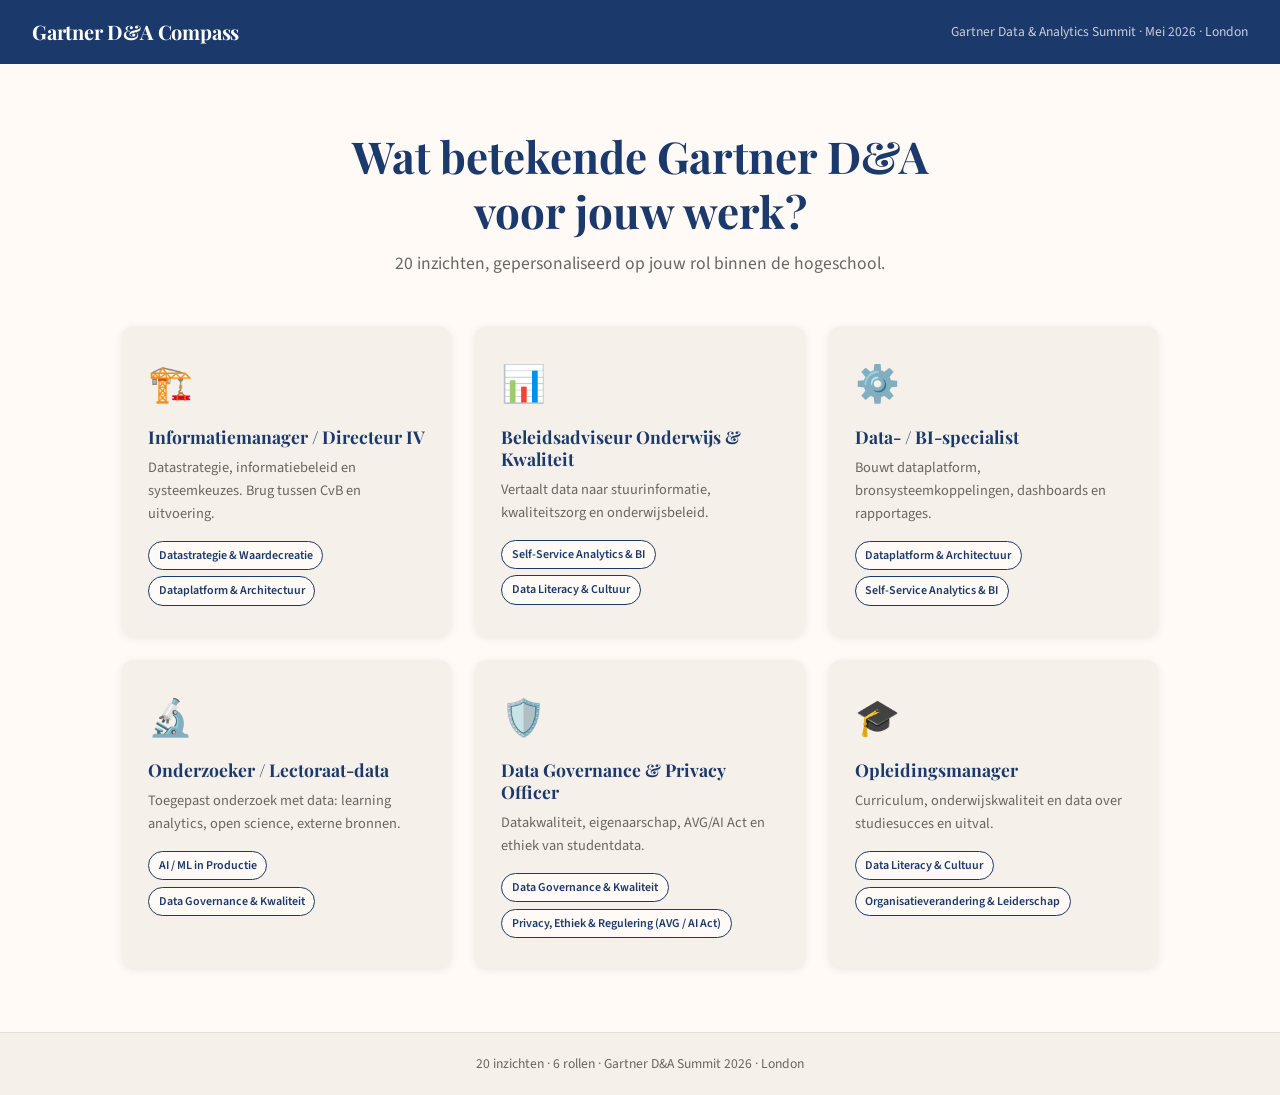
==== index.html @ d229db1e "Gartner D&A Compass v1" ====
<!DOCTYPE html>
<html lang="nl">
<head>
  <meta charset="UTF-8">
  <meta name="viewport" content="width=device-width, initial-scale=1.0">
  <title>Gartner D&A Compass</title>
  <link rel="preconnect" href="https://fonts.googleapis.com">
  <link rel="preconnect" href="https://fonts.gstatic.com" crossorigin>
  <link href="https://fonts.googleapis.com/css2?family=Playfair+Display:wght@700&family=Source+Sans+3:wght@400;600;700&display=swap" rel="stylesheet">
  <link rel="stylesheet" href="css/style.css">
</head>
<body>

  <header class="site-header">
    <span class="brand">Gartner D&A Compass</span>
    <span class="tagline">Gartner Data &amp; Analytics Summit · Mei 2026 · London</span>
  </header>

  <main>
    <section class="hero">
      <h1>Wat betekende Gartner D&A voor jouw werk?</h1>
      <p>20 inzichten, gepersonaliseerd op jouw rol binnen de hogeschool.</p>
    </section>

    <div class="role-grid" id="roleGrid">
      <!-- Rolkaarten worden ingeladen via JS -->
    </div>
  </main>

  <footer class="site-footer">
    20 inzichten · 6 rollen · Gartner D&A Summit 2026 · London
  </footer>

  <script src="js/main.js"></script>
</body>
</html>
---- css/style.css ----
:root {
  --color-bg: #FFFAF5;
  --color-accent: #C8391A;
  --color-accent-2: #1B3A6B;
  --color-surface: #F5F0EA;
  --color-muted: #6B6560;
  --color-tool: #1B3A6B;
  --color-risk: #C8391A;
  --color-trend: #1A6B3A;
  --color-practice: #5A1B6B;
  --color-provocation: #C87A1A;
  --radius: 12px;
  --shadow: 0 2px 8px rgba(0,0,0,0.08);
  --shadow-hover: 0 8px 24px rgba(0,0,0,0.14);
  --transition: 0.2s ease;
}

*, *::before, *::after { box-sizing: border-box; margin: 0; padding: 0; }

html { scroll-behavior: smooth; }

body {
  font-family: 'Source Sans 3', sans-serif;
  background: var(--color-bg);
  color: #2A2520;
  line-height: 1.6;
  min-height: 100vh;
}

h1, h2, h3 {
  font-family: 'Playfair Display', serif;
  line-height: 1.25;
}

/* ── SITE HEADER ── */
.site-header {
  background: var(--color-accent-2);
  color: #fff;
  padding: 1rem 2rem;
  display: flex;
  align-items: center;
  justify-content: space-between;
  gap: 1rem;
}

.site-header .brand {
  font-family: 'Playfair Display', serif;
  font-size: 1.25rem;
  font-weight: 700;
  letter-spacing: -0.01em;
}

.site-header .tagline {
  font-size: 0.85rem;
  opacity: 0.75;
}

/* ── HERO ── */
.hero {
  text-align: center;
  padding: 4rem 2rem 3rem;
  max-width: 720px;
  margin: 0 auto;
}

.hero h1 {
  font-size: clamp(1.75rem, 4vw, 2.75rem);
  color: var(--color-accent-2);
  margin-bottom: 0.75rem;
}

.hero p {
  font-size: 1.1rem;
  color: var(--color-muted);
}

/* ── ROLE GRID ── */
.role-grid {
  display: grid;
  grid-template-columns: repeat(3, 1fr);
  gap: 1.5rem;
  max-width: 1100px;
  margin: 0 auto;
  padding: 0 2rem 4rem;
}

.role-card {
  background: var(--color-surface);
  border-radius: var(--radius);
  padding: 1.75rem 1.5rem;
  cursor: pointer;
  border: 2px solid transparent;
  box-shadow: var(--shadow);
  transition: transform var(--transition), box-shadow var(--transition), border-color var(--transition);
  opacity: 0;
  transform: translateY(16px);
}

.role-card.visible {
  opacity: 1;
  transform: translateY(0);
  transition: opacity 0.4s ease, transform 0.4s ease, box-shadow var(--transition), border-color var(--transition);
}

.role-card:hover {
  transform: translateY(-2px);
  box-shadow: var(--shadow-hover);
  border-color: var(--color-accent-2);
}

.role-card .emoji {
  font-size: 2.25rem;
  margin-bottom: 0.75rem;
  display: block;
}

.role-card h2 {
  font-size: 1.1rem;
  color: var(--color-accent-2);
  margin-bottom: 0.5rem;
}

.role-card p {
  font-size: 0.9rem;
  color: var(--color-muted);
  margin-bottom: 1rem;
}

.chips {
  display: flex;
  flex-wrap: wrap;
  gap: 0.4rem;
}

.chip {
  font-size: 0.75rem;
  padding: 0.25rem 0.6rem;
  border-radius: 999px;
  background: var(--color-bg);
  color: var(--color-accent-2);
  border: 1px solid var(--color-accent-2);
  font-weight: 600;
  white-space: nowrap;
}

/* ── SITE FOOTER ── */
.site-footer {
  background: var(--color-surface);
  text-align: center;
  padding: 1.25rem 2rem;
  font-size: 0.85rem;
  color: var(--color-muted);
  border-top: 1px solid #E8E0D8;
}

/* ── TYPE BADGES ── */
.badge {
  display: inline-block;
  font-size: 0.7rem;
  font-weight: 700;
  padding: 0.2rem 0.55rem;
  border-radius: 4px;
  text-transform: uppercase;
  letter-spacing: 0.04em;
  color: #fff;
}
.badge-tool        { background: var(--color-tool); }
.badge-risk        { background: var(--color-risk); }
.badge-trend       { background: var(--color-trend); }
.badge-practice    { background: var(--color-practice); }
.badge-provocation { background: var(--color-provocation); }

.badge-horizon {
  display: inline-block;
  font-size: 0.68rem;
  font-weight: 600;
  padding: 0.18rem 0.5rem;
  border-radius: 4px;
  text-transform: uppercase;
  letter-spacing: 0.04em;
  background: var(--color-surface);
  color: var(--color-muted);
  border: 1px solid #D0C8BF;
}

/* ── BRIEFING HEADER ── */
.briefing-header {
  background: var(--color-accent-2);
  color: #fff;
  padding: 2.5rem 2rem 2rem;
  text-align: center;
}

.briefing-header .back-btn {
  display: inline-block;
  margin-bottom: 1.5rem;
  color: rgba(255,255,255,0.8);
  text-decoration: none;
  font-size: 0.9rem;
  transition: color var(--transition);
}
.briefing-header .back-btn:hover { color: #fff; }

.briefing-header .role-emoji {
  font-size: 3rem;
  display: block;
  margin-bottom: 0.5rem;
}

.briefing-header h1 {
  font-size: clamp(1.5rem, 3.5vw, 2.25rem);
  margin-bottom: 0.25rem;
}

.briefing-header .subtitle {
  font-size: 0.9rem;
  opacity: 0.7;
}

/* ── STICKY NAV ── */
.sticky-nav {
  position: sticky;
  top: 0;
  z-index: 100;
  background: var(--color-accent-2);
  color: #fff;
  display: flex;
  align-items: center;
  justify-content: space-between;
  padding: 0.6rem 2rem;
  gap: 1rem;
  transform: translateY(-100%);
  transition: transform 0.3s ease;
  box-shadow: 0 2px 12px rgba(0,0,0,0.2);
}

.sticky-nav.visible { transform: translateY(0); }

.sticky-nav .nav-brand {
  font-family: 'Playfair Display', serif;
  font-size: 0.95rem;
  white-space: nowrap;
  overflow: hidden;
  text-overflow: ellipsis;
}

.sticky-nav .nav-links {
  display: flex;
  gap: 0.5rem;
  flex-wrap: wrap;
  justify-content: flex-end;
}

.sticky-nav .nav-links a {
  color: rgba(255,255,255,0.8);
  text-decoration: none;
  font-size: 0.78rem;
  padding: 0.2rem 0.5rem;
  border-radius: 4px;
  transition: background var(--transition), color var(--transition);
}
.sticky-nav .nav-links a:hover {
  background: rgba(255,255,255,0.15);
  color: #fff;
}

.sticky-nav .back-link {
  color: rgba(255,255,255,0.8);
  text-decoration: none;
  font-size: 0.85rem;
  white-space: nowrap;
  transition: color var(--transition);
}
.sticky-nav .back-link:hover { color: #fff; }

/* ── SECTIONS ── */
.section {
  max-width: 900px;
  margin: 0 auto;
  padding: 3rem 2rem;
}

.section + .section {
  padding-top: 0;
}

.section-title {
  font-size: 1.5rem;
  color: var(--color-accent-2);
  margin-bottom: 1.5rem;
}

/* ── INSIGHT CARDS (accordion) ── */
.insight-list {
  display: flex;
  flex-direction: column;
  gap: 0.75rem;
}

.insight-item {
  background: var(--color-surface);
  border-radius: var(--radius);
  overflow: hidden;
  border: 1px solid #E8E0D8;
}

.insight-header {
  display: flex;
  align-items: flex-start;
  gap: 0.75rem;
  padding: 1rem 1.25rem;
  cursor: pointer;
  user-select: none;
  transition: background var(--transition);
}

.insight-header:hover { background: #EDE8E2; }

.insight-rank {
  font-family: 'Playfair Display', serif;
  font-size: 1.25rem;
  color: var(--color-muted);
  min-width: 1.5rem;
  text-align: center;
  padding-top: 0.1rem;
}

.insight-meta {
  flex: 1;
}

.insight-meta .badges {
  display: flex;
  gap: 0.4rem;
  flex-wrap: wrap;
  margin-bottom: 0.4rem;
}

.insight-meta h3 {
  font-size: 1rem;
  font-family: 'Source Sans 3', sans-serif;
  font-weight: 700;
  margin-bottom: 0.25rem;
  color: #2A2520;
}

.insight-meta .summary-short {
  font-size: 0.85rem;
  color: var(--color-muted);
  display: -webkit-box;
  -webkit-line-clamp: 1;
  -webkit-box-orient: vertical;
  overflow: hidden;
}

.insight-scores {
  display: flex;
  flex-direction: column;
  gap: 0.25rem;
  align-items: flex-end;
  min-width: 80px;
}

.score-pill {
  font-size: 0.68rem;
  color: var(--color-muted);
  background: var(--color-bg);
  border: 1px solid #D0C8BF;
  padding: 0.15rem 0.45rem;
  border-radius: 999px;
  white-space: nowrap;
}

.insight-chevron {
  font-size: 0.9rem;
  color: var(--color-muted);
  align-self: center;
  transition: transform var(--transition);
  margin-left: 0.5rem;
}

.insight-item.open .insight-chevron { transform: rotate(180deg); }

.insight-body {
  display: none;
  padding: 0 1.25rem 1.25rem;
  border-top: 1px solid #E8E0D8;
}

.insight-item.open .insight-body { display: block; }

.box {
  border-radius: 8px;
  padding: 0.875rem 1rem;
  margin-bottom: 0.75rem;
  font-size: 0.9rem;
}

.box-orange { background: #FFF3E6; border-left: 3px solid var(--color-provocation); }
.box-yellow { background: #FFFCE6; border-left: 3px solid #C8B81A; }
.box-red    { background: #FFF0EE; border-left: 3px solid var(--color-risk); }

.box-label {
  font-size: 0.75rem;
  font-weight: 700;
  text-transform: uppercase;
  letter-spacing: 0.05em;
  margin-bottom: 0.35rem;
  color: var(--color-muted);
}

.box-content { color: #2A2520; }

.copy-btn {
  display: inline-flex;
  align-items: center;
  gap: 0.35rem;
  margin-top: 0.5rem;
  padding: 0.3rem 0.7rem;
  font-size: 0.78rem;
  background: #fff;
  border: 1px solid #D0C8BF;
  border-radius: 6px;
  cursor: pointer;
  color: var(--color-muted);
  transition: background var(--transition), border-color var(--transition);
}
.copy-btn:hover { background: var(--color-bg); border-color: var(--color-accent-2); color: var(--color-accent-2); }
.copy-btn.copied { background: #E6F4EE; border-color: var(--color-trend); color: var(--color-trend); }

.insight-source {
  font-size: 0.78rem;
  color: var(--color-muted);
  margin-top: 0.75rem;
  padding-top: 0.75rem;
  border-top: 1px solid #E8E0D8;
}

/* ── RADAR (S2) ── */
.radar-cols {
  display: grid;
  grid-template-columns: 1fr 1fr;
  gap: 1.5rem;
}

.radar-col h3 {
  font-size: 1rem;
  margin-bottom: 1rem;
  color: var(--color-accent-2);
  padding-bottom: 0.5rem;
  border-bottom: 2px solid var(--color-accent-2);
}

.radar-col.risks h3 { border-color: var(--color-risk); color: var(--color-risk); }

.radar-item {
  background: var(--color-surface);
  border-radius: 8px;
  padding: 0.875rem 1rem;
  margin-bottom: 0.75rem;
  border: 1px solid #E8E0D8;
}

.radar-col.risks .radar-item { background: #FFF5F5; }

.radar-item h4 {
  font-size: 0.9rem;
  font-weight: 700;
  font-family: 'Source Sans 3', sans-serif;
  margin-bottom: 0.35rem;
}

.radar-item p {
  font-size: 0.82rem;
  color: var(--color-muted);
}

/* ── PROVOCATIES (S3) ── */
.provocation-item {
  background: var(--color-surface);
  border-radius: var(--radius);
  padding: 1.25rem 1.5rem;
  margin-bottom: 1rem;
  border-left: 4px solid var(--color-provocation);
}

.provocation-item h3 {
  font-size: 1.05rem;
  font-family: 'Source Sans 3', sans-serif;
  font-weight: 700;
  margin-bottom: 0.5rem;
}

.provocation-item p { font-size: 0.9rem; color: var(--color-muted); margin-bottom: 0.75rem; }

.provocation-question {
  font-size: 0.88rem;
  font-style: italic;
  color: var(--color-provocation);
  border-top: 1px solid #E8E0D8;
  padding-top: 0.75rem;
  margin-top: 0.5rem;
}

/* ── TOOLS & PRACTICES (S4) ── */
.tools-grid {
  display: grid;
  grid-template-columns: 1fr 1fr;
  gap: 1rem;
}

.tool-card {
  background: var(--color-surface);
  border-radius: var(--radius);
  padding: 1.25rem;
  border: 1px solid #E8E0D8;
  display: flex;
  flex-direction: column;
}

.tool-card h3 {
  font-size: 0.95rem;
  font-family: 'Source Sans 3', sans-serif;
  font-weight: 700;
  margin-bottom: 0.4rem;
  color: #2A2520;
}

.tool-card p { font-size: 0.85rem; color: var(--color-muted); flex: 1; margin-bottom: 0.75rem; }

.cta-box {
  background: var(--color-accent-2);
  color: #fff;
  border-radius: 6px;
  padding: 0.6rem 0.875rem;
  font-size: 0.82rem;
  font-weight: 600;
}

/* ── THEMALANDSCHAP (S5) ── */
.theme-table {
  width: 100%;
  border-collapse: collapse;
  font-size: 0.85rem;
}

.theme-table th {
  text-align: left;
  padding: 0.5rem 0.75rem;
  font-size: 0.75rem;
  text-transform: uppercase;
  letter-spacing: 0.05em;
  color: var(--color-muted);
  border-bottom: 2px solid #E8E0D8;
}

.theme-table th:not(:first-child) { text-align: center; }

.theme-table td {
  padding: 0.6rem 0.75rem;
  border-bottom: 1px solid #E8E0D8;
  vertical-align: middle;
}

.theme-table td:not(:first-child) { text-align: center; }

.theme-dot {
  display: inline-block;
  width: 28px;
  height: 28px;
  border-radius: 50%;
  font-size: 0.78rem;
  font-weight: 700;
  line-height: 28px;
  text-align: center;
}

.dot-0    { background: #E8E0D8; color: var(--color-muted); }
.dot-1    { background: #C5D9F0; color: var(--color-accent-2); }
.dot-2plus { background: var(--color-accent-2); color: #fff; }

/* ── TEAM VRAGEN (S6) ── */
.team-questions { display: flex; flex-direction: column; gap: 1rem; }

.team-q {
  background: var(--color-surface);
  border-radius: var(--radius);
  padding: 1.25rem 1.5rem;
  display: flex;
  gap: 1rem;
  align-items: flex-start;
  border: 1px solid #E8E0D8;
}

.team-q-num {
  font-family: 'Playfair Display', serif;
  font-size: 1.75rem;
  color: var(--color-accent);
  min-width: 2rem;
  line-height: 1;
  padding-top: 0.15rem;
}

.team-q-text { flex: 1; font-size: 0.95rem; color: #2A2520; }

/* ── ANDERE LENS (S7) ── */
.lens-chips {
  display: flex;
  flex-wrap: wrap;
  gap: 0.75rem;
}

.lens-chip {
  display: inline-flex;
  align-items: center;
  gap: 0.4rem;
  padding: 0.5rem 1rem;
  border-radius: 999px;
  font-size: 0.875rem;
  font-weight: 600;
  cursor: pointer;
  border: 2px solid var(--color-accent-2);
  color: var(--color-accent-2);
  background: var(--color-surface);
  transition: background var(--transition), color var(--transition);
}

.lens-chip:hover { background: var(--color-accent-2); color: #fff; }
.lens-chip.current { background: #E8E0D8; border-color: #D0C8BF; color: var(--color-muted); cursor: default; }
.lens-chip.current:hover { background: #E8E0D8; color: var(--color-muted); }

/* ── RESPONSIEF ── */
@media (max-width: 768px) {
  .role-grid { grid-template-columns: 1fr; }
  .radar-cols { grid-template-columns: 1fr; }
  .tools-grid { grid-template-columns: 1fr; }
  .sticky-nav .nav-links { display: none; }
  .site-header { flex-direction: column; align-items: flex-start; }
}

@media (max-width: 480px) {
  .hero { padding: 2.5rem 1.25rem 2rem; }
  .section { padding: 2rem 1.25rem; }
  .role-grid { padding: 0 1.25rem 3rem; }
}
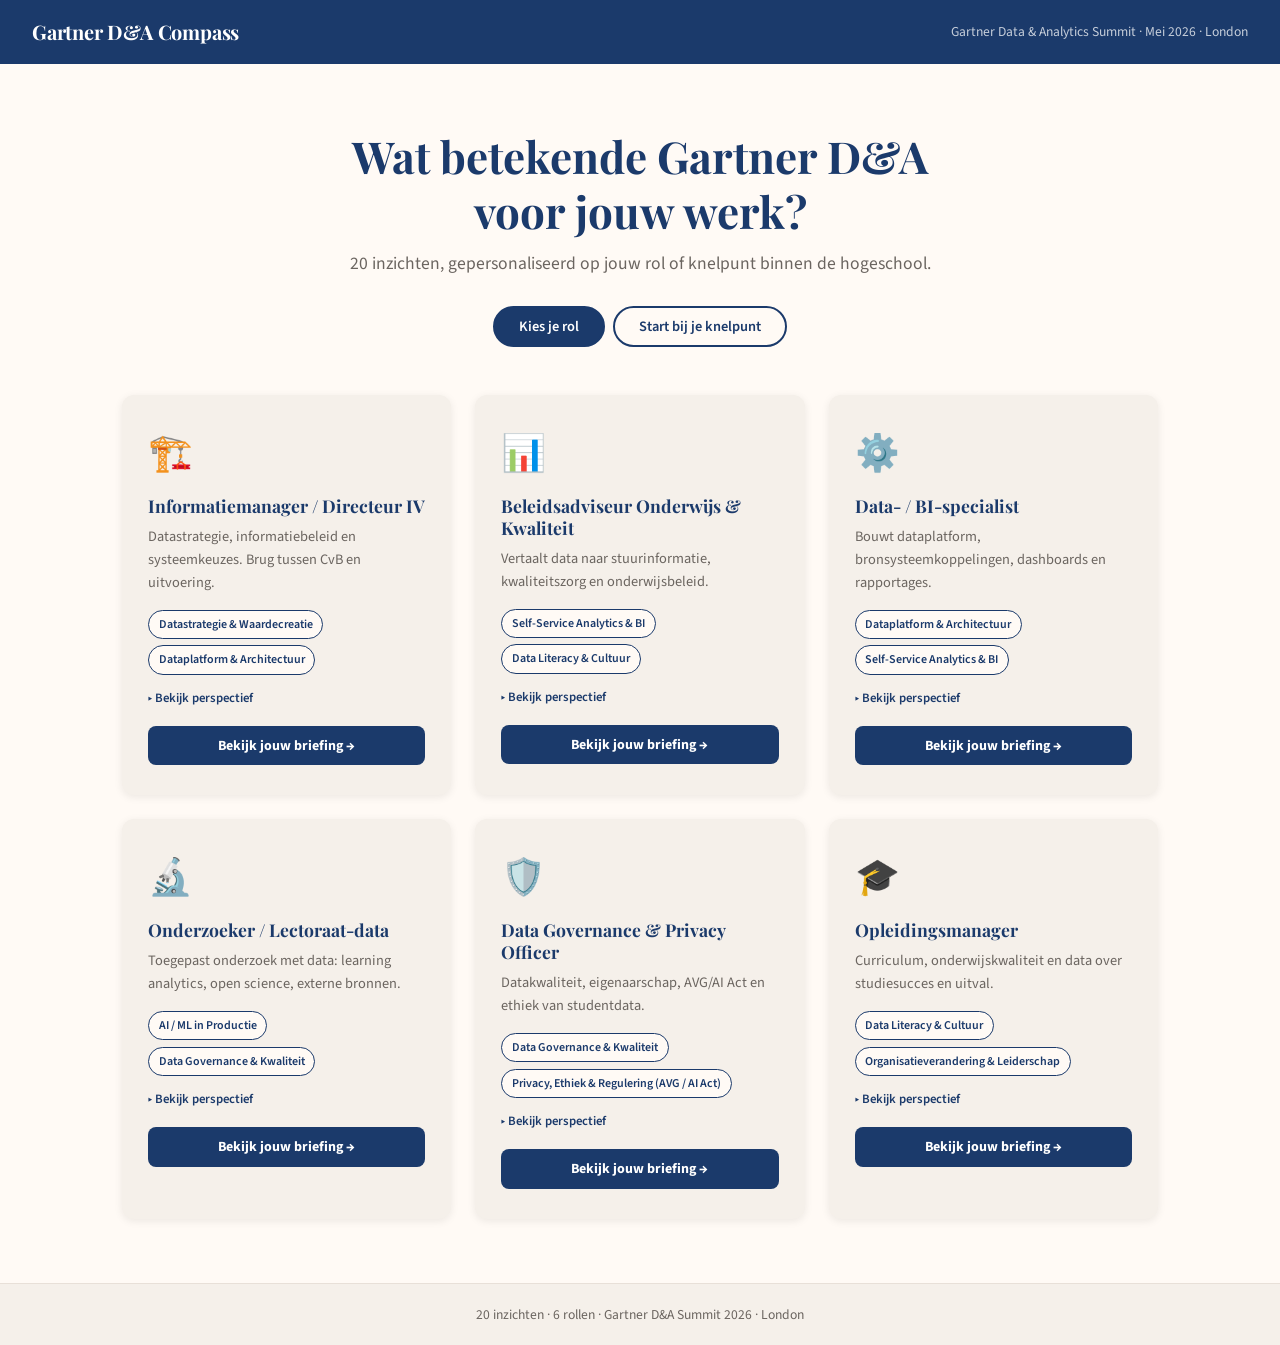
==== commit ddca8c6d: "Voeg vier EduGenAI-verbeteringen toe aan Gartner Compass - #1 Knelpunt-first entry: tab-switcher + 1" ====
--- a/index.html
+++ b/index.html
@@ -19,11 +19,26 @@
   <main>
     <section class="hero">
       <h1>Wat betekende Gartner D&A voor jouw werk?</h1>
-      <p>20 inzichten, gepersonaliseerd op jouw rol binnen de hogeschool.</p>
+      <p>20 inzichten, gepersonaliseerd op jouw rol of knelpunt binnen de hogeschool.</p>
+
+      <!-- Tab switcher (#1) -->
+      <div class="entry-tabs">
+        <button class="entry-tab active" id="tabRol" onclick="switchTab('rol')">Kies je rol</button>
+        <button class="entry-tab" id="tabKnelpunt" onclick="switchTab('knelpunt')">Start bij je knelpunt</button>
+      </div>
     </section>
 
-    <div class="role-grid" id="roleGrid">
-      <!-- Rolkaarten worden ingeladen via JS -->
+    <!-- Rol-tab -->
+    <div id="panelRol">
+      <div class="role-grid" id="roleGrid"></div>
+    </div>
+
+    <!-- Knelpunt-tab (#1) -->
+    <div id="panelKnelpunt" style="display:none">
+      <div class="knelpunt-intro section" style="padding-bottom:0">
+        <p class="knelpunt-lead">Welk vraagstuk speelt er bij jou? We koppelen je aan de meest relevante inzichten.</p>
+      </div>
+      <div class="knelpunt-list" id="knelpuntList"></div>
     </div>
   </main>
 
@@ -31,6 +46,7 @@
     20 inzichten · 6 rollen · Gartner D&A Summit 2026 · London
   </footer>
 
+  <script src="js/personalization.js"></script>
   <script src="js/main.js"></script>
 </body>
 </html>
--- a/css/style.css
+++ b/css/style.css
@@ -629,11 +629,327 @@
 .lens-chip.current { background: #E8E0D8; border-color: #D0C8BF; color: var(--color-muted); cursor: default; }
 .lens-chip.current:hover { background: #E8E0D8; color: var(--color-muted); }
 
+/* ── ANDERE LENS KAARTEN (#4) ── */
+.section-lead {
+  font-size: 0.9rem;
+  color: var(--color-muted);
+  margin-bottom: 1.25rem;
+  margin-top: -0.75rem;
+}
+
+.lens-grid {
+  display: grid;
+  grid-template-columns: repeat(3, 1fr);
+  gap: 0.875rem;
+}
+
+.lens-card {
+  background: var(--color-surface);
+  border: 2px solid var(--color-accent-2);
+  border-radius: var(--radius);
+  padding: 0.875rem 1rem;
+  display: flex;
+  align-items: flex-start;
+  gap: 0.625rem;
+  cursor: pointer;
+  transition: background var(--transition), transform var(--transition);
+  position: relative;
+}
+
+.lens-card:hover { background: var(--color-accent-2); }
+.lens-card:hover .lens-card-title,
+.lens-card:hover .lens-card-focus { color: #fff; }
+
+.lens-card.current {
+  background: #EDE8E2;
+  border-color: #D0C8BF;
+  cursor: default;
+}
+.lens-card.current:hover { background: #EDE8E2; }
+.lens-card.current .lens-card-title { color: var(--color-muted); }
+.lens-card.current .lens-card-focus { color: #A09890; }
+
+.lens-card-emoji { font-size: 1.5rem; flex-shrink: 0; }
+
+.lens-card-body { flex: 1; }
+
+.lens-card-title {
+  display: block;
+  font-size: 0.85rem;
+  font-weight: 700;
+  color: var(--color-accent-2);
+  line-height: 1.3;
+  margin-bottom: 0.2rem;
+  transition: color var(--transition);
+}
+
+.lens-card-focus {
+  display: block;
+  font-size: 0.75rem;
+  color: var(--color-muted);
+  font-style: italic;
+  line-height: 1.35;
+  transition: color var(--transition);
+}
+
+.lens-card-badge {
+  position: absolute;
+  top: 0.4rem;
+  right: 0.5rem;
+  font-size: 0.65rem;
+  font-weight: 700;
+  text-transform: uppercase;
+  letter-spacing: 0.04em;
+  color: var(--color-muted);
+  background: #D0C8BF;
+  padding: 0.15rem 0.4rem;
+  border-radius: 4px;
+}
+
+/* ── TAB SWITCHER (#1) ── */
+.entry-tabs {
+  display: flex;
+  gap: 0.5rem;
+  justify-content: center;
+  margin-top: 1.75rem;
+}
+
+.entry-tab {
+  padding: 0.5rem 1.5rem;
+  border-radius: 999px;
+  font-size: 0.9rem;
+  font-weight: 600;
+  font-family: 'Source Sans 3', sans-serif;
+  border: 2px solid var(--color-accent-2);
+  background: transparent;
+  color: var(--color-accent-2);
+  cursor: pointer;
+  transition: background var(--transition), color var(--transition);
+}
+
+.entry-tab.active,
+.entry-tab:hover {
+  background: var(--color-accent-2);
+  color: #fff;
+}
+
+/* ── KNELPUNTEN LIJST (#1) ── */
+.knelpunt-intro { max-width: 900px; margin: 0 auto; }
+
+.knelpunt-lead {
+  font-size: 1rem;
+  color: var(--color-muted);
+  margin-bottom: 0;
+}
+
+.knelpunt-list {
+  display: flex;
+  flex-direction: column;
+  gap: 0.625rem;
+  max-width: 900px;
+  margin: 0 auto;
+  padding: 1.5rem 2rem 4rem;
+}
+
+.knelpunt-item {
+  display: flex;
+  align-items: center;
+  gap: 1rem;
+  padding: 1rem 1.25rem;
+  background: var(--color-surface);
+  border: 1px solid #E8E0D8;
+  border-radius: var(--radius);
+  cursor: pointer;
+  text-align: left;
+  font-family: 'Source Sans 3', sans-serif;
+  transition: border-color var(--transition), box-shadow var(--transition), transform var(--transition);
+}
+
+.knelpunt-item:hover {
+  border-color: var(--color-accent-2);
+  box-shadow: var(--shadow-hover);
+  transform: translateX(4px);
+}
+
+.knelpunt-icon { font-size: 1.5rem; flex-shrink: 0; }
+
+.knelpunt-text {
+  flex: 1;
+  font-size: 0.95rem;
+  font-weight: 600;
+  color: #2A2520;
+}
+
+.knelpunt-role {
+  font-size: 0.78rem;
+  color: var(--color-muted);
+  background: var(--color-bg);
+  border: 1px solid #D0C8BF;
+  padding: 0.2rem 0.6rem;
+  border-radius: 999px;
+  white-space: nowrap;
+  flex-shrink: 0;
+}
+
+/* ── KNELPUNT BANNER op briefingpagina (#1) ── */
+.knelpunt-banner {
+  margin-top: 1.25rem;
+  background: rgba(255,255,255,0.15);
+  border: 1px solid rgba(255,255,255,0.3);
+  border-radius: 8px;
+  padding: 0.5rem 1rem;
+  font-size: 0.85rem;
+  color: rgba(255,255,255,0.9);
+  display: inline-flex;
+  gap: 0.5rem;
+  align-items: center;
+}
+
+.knelpunt-banner-label {
+  font-weight: 700;
+  opacity: 0.75;
+  text-transform: uppercase;
+  font-size: 0.72rem;
+  letter-spacing: 0.05em;
+}
+
+/* ── ROLE CARD PREVIEW (#2) ── */
+.preview-toggle {
+  display: inline-block;
+  margin-top: 0.875rem;
+  background: none;
+  border: none;
+  font-size: 0.8rem;
+  color: var(--color-accent-2);
+  cursor: pointer;
+  font-family: 'Source Sans 3', sans-serif;
+  font-weight: 600;
+  padding: 0;
+  transition: color var(--transition);
+}
+.preview-toggle:hover { color: var(--color-accent); }
+
+.card-preview {
+  margin-top: 0.75rem;
+  padding-top: 0.75rem;
+  border-top: 1px dashed #D0C8BF;
+}
+
+.preview-prompt {
+  font-size: 0.82rem;
+  font-style: italic;
+  color: var(--color-muted);
+  margin-bottom: 0.5rem;
+}
+
+.preview-label {
+  font-size: 0.72rem;
+  font-weight: 700;
+  text-transform: uppercase;
+  letter-spacing: 0.05em;
+  color: var(--color-muted);
+  margin-bottom: 0.4rem;
+}
+
+.preview-insights {
+  list-style: none;
+  padding: 0;
+  display: flex;
+  flex-direction: column;
+  gap: 0.35rem;
+}
+
+.preview-insights li {
+  font-size: 0.8rem;
+  color: #2A2520;
+  display: flex;
+  align-items: flex-start;
+  gap: 0.4rem;
+  line-height: 1.4;
+}
+
+.card-cta {
+  display: block;
+  width: 100%;
+  margin-top: 1rem;
+  padding: 0.6rem 1rem;
+  background: var(--color-accent-2);
+  color: #fff;
+  border: none;
+  border-radius: 8px;
+  font-size: 0.875rem;
+  font-weight: 700;
+  font-family: 'Source Sans 3', sans-serif;
+  cursor: pointer;
+  text-align: center;
+  transition: background var(--transition);
+}
+.card-cta:hover { background: #152d55; }
+
+/* ── ZOEKBALK & FILTERS (#5) ── */
+.search-bar-wrap {
+  background: var(--color-surface);
+  border-radius: var(--radius);
+  padding: 1rem 1.25rem;
+  margin-bottom: 1.25rem;
+  border: 1px solid #E8E0D8;
+}
+
+.search-input {
+  width: 100%;
+  padding: 0.625rem 0.875rem;
+  border: 1px solid #D0C8BF;
+  border-radius: 8px;
+  font-size: 0.9rem;
+  font-family: 'Source Sans 3', sans-serif;
+  background: #fff;
+  color: #2A2520;
+  outline: none;
+  margin-bottom: 0.75rem;
+  transition: border-color var(--transition);
+}
+.search-input:focus { border-color: var(--color-accent-2); }
+
+.filter-chips {
+  display: flex;
+  flex-wrap: wrap;
+  gap: 0.4rem;
+  margin-bottom: 0.5rem;
+}
+.filter-chips:last-of-type { margin-bottom: 0; }
+
+.filter-chip {
+  padding: 0.25rem 0.75rem;
+  border-radius: 999px;
+  font-size: 0.78rem;
+  font-weight: 600;
+  font-family: 'Source Sans 3', sans-serif;
+  border: 1px solid #D0C8BF;
+  background: var(--color-bg);
+  color: var(--color-muted);
+  cursor: pointer;
+  transition: background var(--transition), border-color var(--transition), color var(--transition);
+}
+.filter-chip:hover { border-color: var(--color-accent-2); color: var(--color-accent-2); }
+.filter-chip.active {
+  background: var(--color-accent-2);
+  border-color: var(--color-accent-2);
+  color: #fff;
+}
+
+.search-empty {
+  font-size: 0.875rem;
+  color: var(--color-muted);
+  padding: 0.75rem 0 0.25rem;
+  font-style: italic;
+}
+
 /* ── RESPONSIEF ── */
 @media (max-width: 768px) {
   .role-grid { grid-template-columns: 1fr; }
   .radar-cols { grid-template-columns: 1fr; }
   .tools-grid { grid-template-columns: 1fr; }
+  .lens-grid  { grid-template-columns: 1fr 1fr; }
   .sticky-nav .nav-links { display: none; }
   .site-header { flex-direction: column; align-items: flex-start; }
 }
@@ -642,4 +958,6 @@
   .hero { padding: 2.5rem 1.25rem 2rem; }
   .section { padding: 2rem 1.25rem; }
   .role-grid { padding: 0 1.25rem 3rem; }
-}
+  .knelpunt-list { padding: 1.5rem 1.25rem 3rem; }
+  .lens-grid { grid-template-columns: 1fr; }
+}
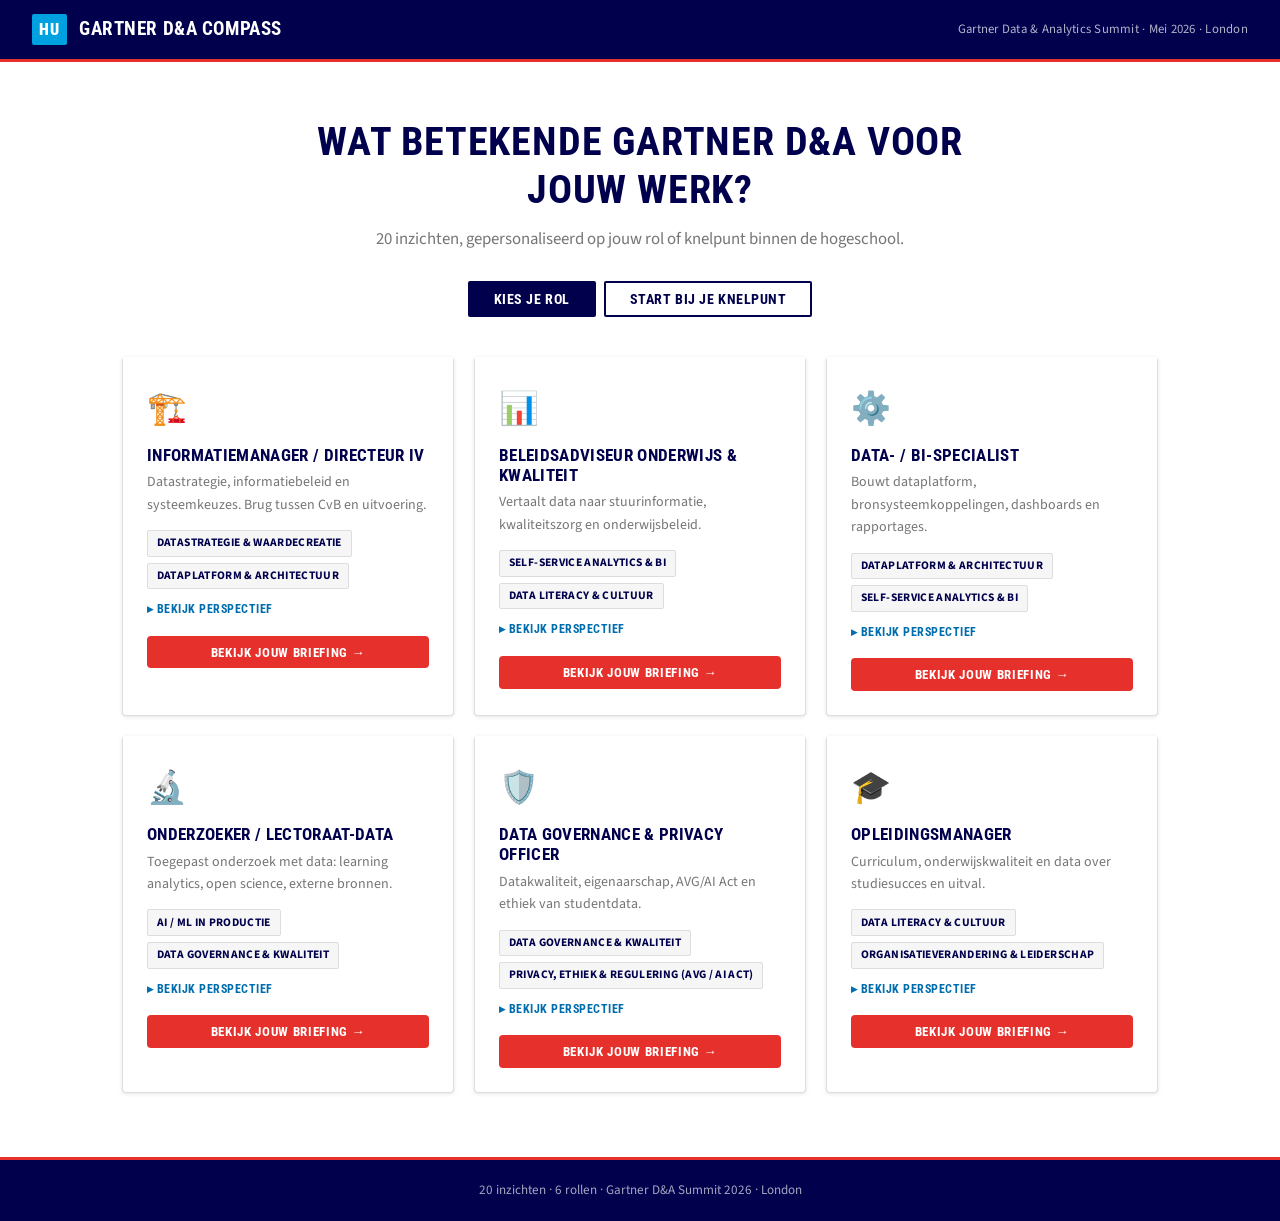
==== commit 22f54d94: "Pas aan naar HU Hogeschool Utrecht huisstijl - Kleuren: HU rood (#e6302b), HU navy (#00004d), HU bla" ====
--- a/index.html
+++ b/index.html
@@ -6,7 +6,7 @@
   <title>Gartner D&A Compass</title>
   <link rel="preconnect" href="https://fonts.googleapis.com">
   <link rel="preconnect" href="https://fonts.gstatic.com" crossorigin>
-  <link href="https://fonts.googleapis.com/css2?family=Playfair+Display:wght@700&family=Source+Sans+3:wght@400;600;700&display=swap" rel="stylesheet">
+  <link href="https://fonts.googleapis.com/css2?family=Roboto+Condensed:wght@700&family=Source+Sans+3:wght@400;600;700&display=swap" rel="stylesheet">
   <link rel="stylesheet" href="css/style.css">
 </head>
 <body>
--- a/css/style.css
+++ b/css/style.css
@@ -1,167 +1,232 @@
+/* ── HU HOGESCHOOL UTRECHT HUISSTIJL ── */
 :root {
-  --color-bg: #FFFAF5;
-  --color-accent: #C8391A;
-  --color-accent-2: #1B3A6B;
-  --color-surface: #F5F0EA;
-  --color-muted: #6B6560;
-  --color-tool: #1B3A6B;
-  --color-risk: #C8391A;
-  --color-trend: #1A6B3A;
-  --color-practice: #5A1B6B;
-  --color-provocation: #C87A1A;
-  --radius: 12px;
-  --shadow: 0 2px 8px rgba(0,0,0,0.08);
-  --shadow-hover: 0 8px 24px rgba(0,0,0,0.14);
-  --transition: 0.2s ease;
+  --color-bg: #ffffff;
+  --color-accent: #e6302b;        /* HU rood */
+  --color-accent-2: #00004d;      /* HU navy */
+  --color-blue: #00a1e1;          /* HU blauw */
+  --color-blue-dark: #006eae;
+  --color-surface: #f6f6f6;       /* HU lichtgrijs */
+  --color-border: #dddddd;
+  --color-muted: #757575;         /* HU grey2 */
+  --color-text: #333333;          /* HU grey1 */
+
+  /* Type-kleuren (HU palette) */
+  --color-tool:        #00004d;   /* navy */
+  --color-risk:        #e6302b;   /* rood */
+  --color-trend:       #006eae;   /* blauw-donker */
+  --color-practice:    #e9650d;   /* oranje */
+  --color-provocation: #e9650d;   /* oranje */
+
+  --radius: 4px;
+  --radius-lg: 8px;
+  --shadow: 0 1px 4px rgba(0,0,0,0.10);
+  --shadow-hover: 0 4px 16px rgba(0,0,0,0.14);
+  --transition: 0.15s ease;
 }
 
 *, *::before, *::after { box-sizing: border-box; margin: 0; padding: 0; }
-
 html { scroll-behavior: smooth; }
 
 body {
-  font-family: 'Source Sans 3', sans-serif;
+  font-family: 'Source Sans 3', Arial, sans-serif;
   background: var(--color-bg);
-  color: #2A2520;
+  color: var(--color-text);
   line-height: 1.6;
   min-height: 100vh;
 }
 
-h1, h2, h3 {
-  font-family: 'Playfair Display', serif;
-  line-height: 1.25;
+/* Headings: HU gebruikt condensed, uppercase stijl */
+h1, h2, h3, h4 {
+  font-family: 'Roboto Condensed', 'Arial Narrow', Arial, sans-serif;
+  font-weight: 700;
+  line-height: 1.2;
+  letter-spacing: 0.01em;
 }
 
 /* ── SITE HEADER ── */
 .site-header {
   background: var(--color-accent-2);
   color: #fff;
-  padding: 1rem 2rem;
+  padding: 0.875rem 2rem;
   display: flex;
   align-items: center;
   justify-content: space-between;
   gap: 1rem;
+  border-bottom: 3px solid var(--color-accent);
 }
 
 .site-header .brand {
-  font-family: 'Playfair Display', serif;
-  font-size: 1.25rem;
-  font-weight: 700;
-  letter-spacing: -0.01em;
+  font-family: 'Roboto Condensed', 'Arial Narrow', Arial, sans-serif;
+  font-size: 1.2rem;
+  font-weight: 700;
+  letter-spacing: 0.03em;
+  text-transform: uppercase;
+  display: flex;
+  align-items: center;
+  gap: 0.75rem;
+}
+
+.site-header .brand::before {
+  content: 'HU';
+  background: var(--color-blue);
+  color: #fff;
+  font-size: 1rem;
+  font-weight: 900;
+  padding: 0.15rem 0.45rem;
+  border-radius: 2px;
+  letter-spacing: 0.05em;
 }
 
 .site-header .tagline {
-  font-size: 0.85rem;
-  opacity: 0.75;
+  font-size: 0.8rem;
+  opacity: 0.7;
+  letter-spacing: 0.02em;
 }
 
 /* ── HERO ── */
 .hero {
   text-align: center;
-  padding: 4rem 2rem 3rem;
-  max-width: 720px;
+  padding: 3.5rem 2rem 2.5rem;
+  max-width: 760px;
   margin: 0 auto;
 }
 
 .hero h1 {
-  font-size: clamp(1.75rem, 4vw, 2.75rem);
+  font-size: clamp(1.6rem, 4vw, 2.5rem);
   color: var(--color-accent-2);
+  text-transform: uppercase;
   margin-bottom: 0.75rem;
+  letter-spacing: 0.02em;
 }
 
 .hero p {
-  font-size: 1.1rem;
-  color: var(--color-muted);
+  font-size: 1.05rem;
+  color: var(--color-muted);
+}
+
+/* ── TAB SWITCHER ── */
+.entry-tabs {
+  display: flex;
+  gap: 0.5rem;
+  justify-content: center;
+  margin-top: 1.75rem;
+}
+
+.entry-tab {
+  padding: 0.5rem 1.5rem;
+  border-radius: 2px;
+  font-size: 0.875rem;
+  font-weight: 700;
+  font-family: 'Roboto Condensed', 'Arial Narrow', Arial, sans-serif;
+  text-transform: uppercase;
+  letter-spacing: 0.04em;
+  border: 2px solid var(--color-accent-2);
+  background: transparent;
+  color: var(--color-accent-2);
+  cursor: pointer;
+  transition: background var(--transition), color var(--transition);
+}
+
+.entry-tab.active,
+.entry-tab:hover {
+  background: var(--color-accent-2);
+  color: #fff;
 }
 
 /* ── ROLE GRID ── */
 .role-grid {
   display: grid;
   grid-template-columns: repeat(3, 1fr);
-  gap: 1.5rem;
+  gap: 1.25rem;
   max-width: 1100px;
   margin: 0 auto;
   padding: 0 2rem 4rem;
 }
 
 .role-card {
-  background: var(--color-surface);
-  border-radius: var(--radius);
-  padding: 1.75rem 1.5rem;
+  background: #fff;
+  border-radius: var(--radius);
+  padding: 1.5rem;
   cursor: pointer;
-  border: 2px solid transparent;
+  border: 1px solid var(--color-border);
+  border-top: 3px solid transparent;
   box-shadow: var(--shadow);
-  transition: transform var(--transition), box-shadow var(--transition), border-color var(--transition);
+  transition: border-color var(--transition), box-shadow var(--transition), transform var(--transition);
   opacity: 0;
-  transform: translateY(16px);
+  transform: translateY(12px);
 }
 
 .role-card.visible {
   opacity: 1;
   transform: translateY(0);
-  transition: opacity 0.4s ease, transform 0.4s ease, box-shadow var(--transition), border-color var(--transition);
+  transition: opacity 0.35s ease, transform 0.35s ease,
+              border-color var(--transition), box-shadow var(--transition);
 }
 
 .role-card:hover {
-  transform: translateY(-2px);
+  border-top-color: var(--color-accent);
   box-shadow: var(--shadow-hover);
-  border-color: var(--color-accent-2);
+  transform: translateY(-1px);
 }
 
 .role-card .emoji {
-  font-size: 2.25rem;
-  margin-bottom: 0.75rem;
+  font-size: 2rem;
+  margin-bottom: 0.625rem;
   display: block;
 }
 
 .role-card h2 {
-  font-size: 1.1rem;
+  font-size: 1.05rem;
   color: var(--color-accent-2);
-  margin-bottom: 0.5rem;
+  text-transform: uppercase;
+  margin-bottom: 0.4rem;
+  letter-spacing: 0.02em;
 }
 
 .role-card p {
-  font-size: 0.9rem;
-  color: var(--color-muted);
-  margin-bottom: 1rem;
+  font-size: 0.875rem;
+  color: var(--color-muted);
+  margin-bottom: 0.875rem;
 }
 
 .chips {
   display: flex;
   flex-wrap: wrap;
-  gap: 0.4rem;
+  gap: 0.35rem;
 }
 
 .chip {
-  font-size: 0.75rem;
-  padding: 0.25rem 0.6rem;
-  border-radius: 999px;
-  background: var(--color-bg);
+  font-size: 0.72rem;
+  padding: 0.2rem 0.55rem;
+  border-radius: 2px;
+  background: var(--color-surface);
   color: var(--color-accent-2);
-  border: 1px solid var(--color-accent-2);
-  font-weight: 600;
+  border: 1px solid var(--color-border);
+  font-weight: 700;
   white-space: nowrap;
+  text-transform: uppercase;
+  letter-spacing: 0.03em;
 }
 
 /* ── SITE FOOTER ── */
 .site-footer {
-  background: var(--color-surface);
+  background: var(--color-accent-2);
+  color: rgba(255,255,255,0.65);
   text-align: center;
   padding: 1.25rem 2rem;
-  font-size: 0.85rem;
-  color: var(--color-muted);
-  border-top: 1px solid #E8E0D8;
+  font-size: 0.82rem;
+  border-top: 3px solid var(--color-accent);
 }
 
 /* ── TYPE BADGES ── */
 .badge {
   display: inline-block;
-  font-size: 0.7rem;
-  font-weight: 700;
-  padding: 0.2rem 0.55rem;
-  border-radius: 4px;
-  text-transform: uppercase;
-  letter-spacing: 0.04em;
+  font-size: 0.68rem;
+  font-weight: 700;
+  padding: 0.18rem 0.5rem;
+  border-radius: 2px;
+  text-transform: uppercase;
+  letter-spacing: 0.05em;
   color: #fff;
 }
 .badge-tool        { background: var(--color-tool); }
@@ -172,49 +237,53 @@
 
 .badge-horizon {
   display: inline-block;
-  font-size: 0.68rem;
-  font-weight: 600;
-  padding: 0.18rem 0.5rem;
-  border-radius: 4px;
-  text-transform: uppercase;
-  letter-spacing: 0.04em;
+  font-size: 0.66rem;
+  font-weight: 700;
+  padding: 0.16rem 0.45rem;
+  border-radius: 2px;
+  text-transform: uppercase;
+  letter-spacing: 0.05em;
   background: var(--color-surface);
   color: var(--color-muted);
-  border: 1px solid #D0C8BF;
+  border: 1px solid var(--color-border);
 }
 
 /* ── BRIEFING HEADER ── */
 .briefing-header {
-  background: var(--color-accent-2);
+  background: var(--color-accent);
   color: #fff;
   padding: 2.5rem 2rem 2rem;
   text-align: center;
+  border-bottom: 4px solid #b01f1a;
 }
 
 .briefing-header .back-btn {
   display: inline-block;
   margin-bottom: 1.5rem;
-  color: rgba(255,255,255,0.8);
+  color: rgba(255,255,255,0.85);
   text-decoration: none;
-  font-size: 0.9rem;
+  font-size: 0.875rem;
+  font-weight: 700;
   transition: color var(--transition);
 }
 .briefing-header .back-btn:hover { color: #fff; }
 
 .briefing-header .role-emoji {
-  font-size: 3rem;
+  font-size: 2.75rem;
   display: block;
   margin-bottom: 0.5rem;
 }
 
 .briefing-header h1 {
-  font-size: clamp(1.5rem, 3.5vw, 2.25rem);
+  font-size: clamp(1.4rem, 3.5vw, 2.1rem);
+  text-transform: uppercase;
+  letter-spacing: 0.03em;
   margin-bottom: 0.25rem;
 }
 
 .briefing-header .subtitle {
-  font-size: 0.9rem;
-  opacity: 0.7;
+  font-size: 0.875rem;
+  opacity: 0.8;
 }
 
 /* ── STICKY NAV ── */
@@ -227,18 +296,22 @@
   display: flex;
   align-items: center;
   justify-content: space-between;
-  padding: 0.6rem 2rem;
+  padding: 0.55rem 2rem;
   gap: 1rem;
   transform: translateY(-100%);
-  transition: transform 0.3s ease;
-  box-shadow: 0 2px 12px rgba(0,0,0,0.2);
+  transition: transform 0.25s ease;
+  box-shadow: 0 2px 8px rgba(0,0,0,0.2);
+  border-bottom: 2px solid var(--color-accent);
 }
 
 .sticky-nav.visible { transform: translateY(0); }
 
 .sticky-nav .nav-brand {
-  font-family: 'Playfair Display', serif;
-  font-size: 0.95rem;
+  font-family: 'Roboto Condensed', 'Arial Narrow', Arial, sans-serif;
+  font-size: 0.9rem;
+  font-weight: 700;
+  text-transform: uppercase;
+  letter-spacing: 0.03em;
   white-space: nowrap;
   overflow: hidden;
   text-overflow: ellipsis;
@@ -246,7 +319,7 @@
 
 .sticky-nav .nav-links {
   display: flex;
-  gap: 0.5rem;
+  gap: 0.4rem;
   flex-wrap: wrap;
   justify-content: flex-end;
 }
@@ -254,9 +327,12 @@
 .sticky-nav .nav-links a {
   color: rgba(255,255,255,0.8);
   text-decoration: none;
-  font-size: 0.78rem;
+  font-size: 0.75rem;
+  font-weight: 700;
+  text-transform: uppercase;
+  letter-spacing: 0.04em;
   padding: 0.2rem 0.5rem;
-  border-radius: 4px;
+  border-radius: 2px;
   transition: background var(--transition), color var(--transition);
 }
 .sticky-nav .nav-links a:hover {
@@ -267,7 +343,10 @@
 .sticky-nav .back-link {
   color: rgba(255,255,255,0.8);
   text-decoration: none;
-  font-size: 0.85rem;
+  font-size: 0.82rem;
+  font-weight: 700;
+  text-transform: uppercase;
+  letter-spacing: 0.03em;
   white-space: nowrap;
   transition: color var(--transition);
 }
@@ -280,72 +359,86 @@
   padding: 3rem 2rem;
 }
 
-.section + .section {
-  padding-top: 0;
-}
+.section + .section { padding-top: 0; }
 
 .section-title {
-  font-size: 1.5rem;
+  font-size: 1.35rem;
   color: var(--color-accent-2);
-  margin-bottom: 1.5rem;
+  text-transform: uppercase;
+  letter-spacing: 0.03em;
+  margin-bottom: 1.25rem;
+  padding-bottom: 0.5rem;
+  border-bottom: 2px solid var(--color-accent);
+  display: inline-block;
+}
+
+.section-lead {
+  font-size: 0.9rem;
+  color: var(--color-muted);
+  margin-bottom: 1.25rem;
+  margin-top: -0.75rem;
 }
 
 /* ── INSIGHT CARDS (accordion) ── */
 .insight-list {
   display: flex;
   flex-direction: column;
-  gap: 0.75rem;
+  gap: 0.625rem;
 }
 
 .insight-item {
-  background: var(--color-surface);
+  background: #fff;
   border-radius: var(--radius);
   overflow: hidden;
-  border: 1px solid #E8E0D8;
-}
+  border: 1px solid var(--color-border);
+  border-left: 3px solid transparent;
+  transition: border-left-color var(--transition);
+}
+
+.insight-item.open { border-left-color: var(--color-accent); }
 
 .insight-header {
   display: flex;
   align-items: flex-start;
   gap: 0.75rem;
-  padding: 1rem 1.25rem;
+  padding: 0.875rem 1.125rem;
   cursor: pointer;
   user-select: none;
   transition: background var(--transition);
 }
 
-.insight-header:hover { background: #EDE8E2; }
+.insight-header:hover { background: var(--color-surface); }
 
 .insight-rank {
-  font-family: 'Playfair Display', serif;
-  font-size: 1.25rem;
+  font-family: 'Roboto Condensed', 'Arial Narrow', Arial, sans-serif;
+  font-size: 1.1rem;
+  font-weight: 700;
   color: var(--color-muted);
   min-width: 1.5rem;
   text-align: center;
-  padding-top: 0.1rem;
-}
-
-.insight-meta {
-  flex: 1;
-}
+  padding-top: 0.15rem;
+}
+
+.insight-meta { flex: 1; }
 
 .insight-meta .badges {
   display: flex;
-  gap: 0.4rem;
+  gap: 0.35rem;
   flex-wrap: wrap;
-  margin-bottom: 0.4rem;
+  margin-bottom: 0.35rem;
 }
 
 .insight-meta h3 {
-  font-size: 1rem;
-  font-family: 'Source Sans 3', sans-serif;
-  font-weight: 700;
-  margin-bottom: 0.25rem;
-  color: #2A2520;
+  font-size: 0.95rem;
+  font-family: 'Roboto Condensed', 'Arial Narrow', Arial, sans-serif;
+  font-weight: 700;
+  margin-bottom: 0.2rem;
+  color: var(--color-text);
+  letter-spacing: 0.01em;
 }
 
 .insight-meta .summary-short {
-  font-size: 0.85rem;
+  font-size: 0.82rem;
   color: var(--color-muted);
   display: -webkit-box;
   -webkit-line-clamp: 1;
@@ -356,209 +449,225 @@
 .insight-scores {
   display: flex;
   flex-direction: column;
-  gap: 0.25rem;
+  gap: 0.2rem;
   align-items: flex-end;
-  min-width: 80px;
+  min-width: 76px;
 }
 
 .score-pill {
-  font-size: 0.68rem;
-  color: var(--color-muted);
-  background: var(--color-bg);
-  border: 1px solid #D0C8BF;
-  padding: 0.15rem 0.45rem;
-  border-radius: 999px;
+  font-size: 0.66rem;
+  color: var(--color-muted);
+  background: var(--color-surface);
+  border: 1px solid var(--color-border);
+  padding: 0.12rem 0.4rem;
+  border-radius: 2px;
   white-space: nowrap;
+  font-weight: 700;
+  text-transform: uppercase;
+  letter-spacing: 0.03em;
 }
 
 .insight-chevron {
-  font-size: 0.9rem;
+  font-size: 0.85rem;
   color: var(--color-muted);
   align-self: center;
   transition: transform var(--transition);
-  margin-left: 0.5rem;
+  margin-left: 0.4rem;
 }
 
 .insight-item.open .insight-chevron { transform: rotate(180deg); }
 
 .insight-body {
   display: none;
-  padding: 0 1.25rem 1.25rem;
-  border-top: 1px solid #E8E0D8;
+  padding: 0 1.125rem 1.125rem;
+  border-top: 1px solid var(--color-border);
 }
 
 .insight-item.open .insight-body { display: block; }
 
 .box {
-  border-radius: 8px;
-  padding: 0.875rem 1rem;
-  margin-bottom: 0.75rem;
-  font-size: 0.9rem;
-}
-
-.box-orange { background: #FFF3E6; border-left: 3px solid var(--color-provocation); }
-.box-yellow { background: #FFFCE6; border-left: 3px solid #C8B81A; }
-.box-red    { background: #FFF0EE; border-left: 3px solid var(--color-risk); }
+  border-radius: var(--radius);
+  padding: 0.75rem 0.875rem;
+  margin-bottom: 0.625rem;
+  font-size: 0.875rem;
+}
+
+.box-orange { background: #fef3e2; border-left: 3px solid var(--color-practice); }
+.box-yellow { background: #fdf5d1; border-left: 3px solid #f8ce1c; }
+.box-red    { background: #fdecea; border-left: 3px solid var(--color-accent); }
 
 .box-label {
-  font-size: 0.75rem;
-  font-weight: 700;
-  text-transform: uppercase;
-  letter-spacing: 0.05em;
-  margin-bottom: 0.35rem;
-  color: var(--color-muted);
-}
-
-.box-content { color: #2A2520; }
+  font-size: 0.7rem;
+  font-weight: 700;
+  text-transform: uppercase;
+  letter-spacing: 0.06em;
+  margin-bottom: 0.3rem;
+  color: var(--color-muted);
+  font-family: 'Roboto Condensed', 'Arial Narrow', Arial, sans-serif;
+}
+
+.box-content { color: var(--color-text); }
 
 .copy-btn {
   display: inline-flex;
   align-items: center;
-  gap: 0.35rem;
+  gap: 0.3rem;
   margin-top: 0.5rem;
-  padding: 0.3rem 0.7rem;
-  font-size: 0.78rem;
+  padding: 0.28rem 0.65rem;
+  font-size: 0.75rem;
+  font-weight: 700;
+  text-transform: uppercase;
+  letter-spacing: 0.03em;
   background: #fff;
-  border: 1px solid #D0C8BF;
-  border-radius: 6px;
+  border: 1px solid var(--color-border);
+  border-radius: var(--radius);
   cursor: pointer;
   color: var(--color-muted);
-  transition: background var(--transition), border-color var(--transition);
-}
-.copy-btn:hover { background: var(--color-bg); border-color: var(--color-accent-2); color: var(--color-accent-2); }
-.copy-btn.copied { background: #E6F4EE; border-color: var(--color-trend); color: var(--color-trend); }
+  font-family: 'Roboto Condensed', 'Arial Narrow', Arial, sans-serif;
+  transition: background var(--transition), border-color var(--transition), color var(--transition);
+}
+.copy-btn:hover { background: var(--color-surface); border-color: var(--color-accent-2); color: var(--color-accent-2); }
+.copy-btn.copied { background: #e8f5e9; border-color: #2e7d32; color: #2e7d32; }
 
 .insight-source {
-  font-size: 0.78rem;
-  color: var(--color-muted);
-  margin-top: 0.75rem;
-  padding-top: 0.75rem;
-  border-top: 1px solid #E8E0D8;
+  font-size: 0.75rem;
+  color: var(--color-muted);
+  margin-top: 0.625rem;
+  padding-top: 0.625rem;
+  border-top: 1px solid var(--color-border);
 }
 
 /* ── RADAR (S2) ── */
 .radar-cols {
   display: grid;
   grid-template-columns: 1fr 1fr;
-  gap: 1.5rem;
+  gap: 1.25rem;
 }
 
 .radar-col h3 {
-  font-size: 1rem;
-  margin-bottom: 1rem;
+  font-size: 0.95rem;
+  text-transform: uppercase;
+  letter-spacing: 0.04em;
+  margin-bottom: 0.875rem;
   color: var(--color-accent-2);
-  padding-bottom: 0.5rem;
-  border-bottom: 2px solid var(--color-accent-2);
-}
-
-.radar-col.risks h3 { border-color: var(--color-risk); color: var(--color-risk); }
+  padding-bottom: 0.4rem;
+  border-bottom: 2px solid var(--color-blue);
+}
+
+.radar-col.risks h3 { border-color: var(--color-accent); color: var(--color-accent); }
 
 .radar-item {
   background: var(--color-surface);
-  border-radius: 8px;
-  padding: 0.875rem 1rem;
-  margin-bottom: 0.75rem;
-  border: 1px solid #E8E0D8;
-}
-
-.radar-col.risks .radar-item { background: #FFF5F5; }
+  border-radius: var(--radius);
+  padding: 0.75rem 0.875rem;
+  margin-bottom: 0.625rem;
+  border: 1px solid var(--color-border);
+}
+
+.radar-col.risks .radar-item { background: #fdecea; border-color: #f5c6c4; }
 
 .radar-item h4 {
-  font-size: 0.9rem;
-  font-weight: 700;
-  font-family: 'Source Sans 3', sans-serif;
-  margin-bottom: 0.35rem;
-}
-
-.radar-item p {
-  font-size: 0.82rem;
-  color: var(--color-muted);
-}
+  font-size: 0.875rem;
+  font-weight: 700;
+  font-family: 'Roboto Condensed', 'Arial Narrow', Arial, sans-serif;
+  text-transform: uppercase;
+  letter-spacing: 0.02em;
+  margin-bottom: 0.3rem;
+}
+
+.radar-item p { font-size: 0.8rem; color: var(--color-muted); }
 
 /* ── PROVOCATIES (S3) ── */
 .provocation-item {
   background: var(--color-surface);
   border-radius: var(--radius);
-  padding: 1.25rem 1.5rem;
-  margin-bottom: 1rem;
-  border-left: 4px solid var(--color-provocation);
+  padding: 1.125rem 1.25rem;
+  margin-bottom: 0.875rem;
+  border-left: 4px solid var(--color-practice);
+  border: 1px solid var(--color-border);
+  border-left: 4px solid var(--color-practice);
 }
 
 .provocation-item h3 {
-  font-size: 1.05rem;
-  font-family: 'Source Sans 3', sans-serif;
-  font-weight: 700;
-  margin-bottom: 0.5rem;
-}
-
-.provocation-item p { font-size: 0.9rem; color: var(--color-muted); margin-bottom: 0.75rem; }
+  font-size: 1rem;
+  text-transform: uppercase;
+  letter-spacing: 0.02em;
+  margin-bottom: 0.4rem;
+}
+
+.provocation-item p { font-size: 0.875rem; color: var(--color-muted); margin-bottom: 0.625rem; }
 
 .provocation-question {
-  font-size: 0.88rem;
+  font-size: 0.875rem;
   font-style: italic;
-  color: var(--color-provocation);
-  border-top: 1px solid #E8E0D8;
-  padding-top: 0.75rem;
-  margin-top: 0.5rem;
+  color: var(--color-practice);
+  border-top: 1px solid var(--color-border);
+  padding-top: 0.625rem;
+  margin-top: 0.4rem;
 }
 
 /* ── TOOLS & PRACTICES (S4) ── */
 .tools-grid {
   display: grid;
   grid-template-columns: 1fr 1fr;
-  gap: 1rem;
+  gap: 0.875rem;
 }
 
 .tool-card {
-  background: var(--color-surface);
-  border-radius: var(--radius);
-  padding: 1.25rem;
-  border: 1px solid #E8E0D8;
+  background: #fff;
+  border-radius: var(--radius);
+  padding: 1.125rem;
+  border: 1px solid var(--color-border);
+  border-top: 3px solid var(--color-blue);
   display: flex;
   flex-direction: column;
 }
 
 .tool-card h3 {
-  font-size: 0.95rem;
-  font-family: 'Source Sans 3', sans-serif;
-  font-weight: 700;
-  margin-bottom: 0.4rem;
-  color: #2A2520;
-}
-
-.tool-card p { font-size: 0.85rem; color: var(--color-muted); flex: 1; margin-bottom: 0.75rem; }
+  font-size: 0.9rem;
+  text-transform: uppercase;
+  letter-spacing: 0.02em;
+  margin-bottom: 0.35rem;
+  color: var(--color-text);
+}
+
+.tool-card p { font-size: 0.83rem; color: var(--color-muted); flex: 1; margin-bottom: 0.625rem; }
 
 .cta-box {
   background: var(--color-accent-2);
   color: #fff;
-  border-radius: 6px;
-  padding: 0.6rem 0.875rem;
-  font-size: 0.82rem;
-  font-weight: 600;
+  border-radius: var(--radius);
+  padding: 0.55rem 0.75rem;
+  font-size: 0.8rem;
+  font-weight: 700;
+  font-family: 'Roboto Condensed', 'Arial Narrow', Arial, sans-serif;
+  letter-spacing: 0.02em;
 }
 
 /* ── THEMALANDSCHAP (S5) ── */
 .theme-table {
   width: 100%;
   border-collapse: collapse;
-  font-size: 0.85rem;
+  font-size: 0.83rem;
 }
 
 .theme-table th {
   text-align: left;
-  padding: 0.5rem 0.75rem;
-  font-size: 0.75rem;
-  text-transform: uppercase;
-  letter-spacing: 0.05em;
-  color: var(--color-muted);
-  border-bottom: 2px solid #E8E0D8;
+  padding: 0.45rem 0.75rem;
+  font-size: 0.72rem;
+  text-transform: uppercase;
+  letter-spacing: 0.06em;
+  color: var(--color-muted);
+  border-bottom: 2px solid var(--color-accent-2);
+  font-family: 'Roboto Condensed', 'Arial Narrow', Arial, sans-serif;
+  font-weight: 700;
 }
 
 .theme-table th:not(:first-child) { text-align: center; }
 
 .theme-table td {
-  padding: 0.6rem 0.75rem;
-  border-bottom: 1px solid #E8E0D8;
+  padding: 0.55rem 0.75rem;
+  border-bottom: 1px solid var(--color-border);
   vertical-align: middle;
 }
 
@@ -566,126 +675,103 @@
 
 .theme-dot {
   display: inline-block;
-  width: 28px;
-  height: 28px;
-  border-radius: 50%;
-  font-size: 0.78rem;
-  font-weight: 700;
-  line-height: 28px;
+  width: 26px;
+  height: 26px;
+  border-radius: 2px;
+  font-size: 0.75rem;
+  font-weight: 700;
+  line-height: 26px;
   text-align: center;
 }
 
-.dot-0    { background: #E8E0D8; color: var(--color-muted); }
-.dot-1    { background: #C5D9F0; color: var(--color-accent-2); }
+.dot-0     { background: var(--color-surface); color: var(--color-muted); }
+.dot-1     { background: #cce8f7; color: var(--color-blue-dark); }
 .dot-2plus { background: var(--color-accent-2); color: #fff; }
 
 /* ── TEAM VRAGEN (S6) ── */
-.team-questions { display: flex; flex-direction: column; gap: 1rem; }
+.team-questions { display: flex; flex-direction: column; gap: 0.875rem; }
 
 .team-q {
-  background: var(--color-surface);
-  border-radius: var(--radius);
-  padding: 1.25rem 1.5rem;
-  display: flex;
-  gap: 1rem;
+  background: #fff;
+  border-radius: var(--radius);
+  padding: 1.125rem 1.25rem;
+  display: flex;
+  gap: 0.875rem;
   align-items: flex-start;
-  border: 1px solid #E8E0D8;
+  border: 1px solid var(--color-border);
+  border-left: 3px solid var(--color-accent);
 }
 
 .team-q-num {
-  font-family: 'Playfair Display', serif;
-  font-size: 1.75rem;
+  font-family: 'Roboto Condensed', 'Arial Narrow', Arial, sans-serif;
+  font-size: 1.5rem;
+  font-weight: 700;
   color: var(--color-accent);
-  min-width: 2rem;
+  min-width: 1.75rem;
   line-height: 1;
-  padding-top: 0.15rem;
-}
-
-.team-q-text { flex: 1; font-size: 0.95rem; color: #2A2520; }
-
-/* ── ANDERE LENS (S7) ── */
-.lens-chips {
-  display: flex;
-  flex-wrap: wrap;
-  gap: 0.75rem;
-}
-
-.lens-chip {
-  display: inline-flex;
-  align-items: center;
-  gap: 0.4rem;
-  padding: 0.5rem 1rem;
-  border-radius: 999px;
-  font-size: 0.875rem;
-  font-weight: 600;
-  cursor: pointer;
-  border: 2px solid var(--color-accent-2);
-  color: var(--color-accent-2);
-  background: var(--color-surface);
-  transition: background var(--transition), color var(--transition);
-}
-
-.lens-chip:hover { background: var(--color-accent-2); color: #fff; }
-.lens-chip.current { background: #E8E0D8; border-color: #D0C8BF; color: var(--color-muted); cursor: default; }
-.lens-chip.current:hover { background: #E8E0D8; color: var(--color-muted); }
+  padding-top: 0.1rem;
+}
+
+.team-q-text { flex: 1; font-size: 0.95rem; color: var(--color-text); }
 
 /* ── ANDERE LENS KAARTEN (#4) ── */
-.section-lead {
-  font-size: 0.9rem;
-  color: var(--color-muted);
-  margin-bottom: 1.25rem;
-  margin-top: -0.75rem;
-}
-
 .lens-grid {
   display: grid;
   grid-template-columns: repeat(3, 1fr);
-  gap: 0.875rem;
+  gap: 0.75rem;
 }
 
 .lens-card {
-  background: var(--color-surface);
-  border: 2px solid var(--color-accent-2);
-  border-radius: var(--radius);
-  padding: 0.875rem 1rem;
+  background: #fff;
+  border: 1px solid var(--color-border);
+  border-top: 3px solid var(--color-blue);
+  border-radius: var(--radius);
+  padding: 0.875rem;
   display: flex;
   align-items: flex-start;
-  gap: 0.625rem;
+  gap: 0.5rem;
   cursor: pointer;
-  transition: background var(--transition), transform var(--transition);
+  transition: background var(--transition), border-top-color var(--transition), box-shadow var(--transition);
   position: relative;
 }
 
-.lens-card:hover { background: var(--color-accent-2); }
+.lens-card:hover {
+  background: var(--color-accent-2);
+  border-top-color: var(--color-accent);
+  box-shadow: var(--shadow-hover);
+}
 .lens-card:hover .lens-card-title,
 .lens-card:hover .lens-card-focus { color: #fff; }
 
 .lens-card.current {
-  background: #EDE8E2;
-  border-color: #D0C8BF;
+  background: var(--color-surface);
+  border-top-color: var(--color-border);
   cursor: default;
 }
-.lens-card.current:hover { background: #EDE8E2; }
+.lens-card.current:hover { background: var(--color-surface); }
 .lens-card.current .lens-card-title { color: var(--color-muted); }
-.lens-card.current .lens-card-focus { color: #A09890; }
-
-.lens-card-emoji { font-size: 1.5rem; flex-shrink: 0; }
+.lens-card.current .lens-card-focus { color: #aaa; }
+
+.lens-card-emoji { font-size: 1.35rem; flex-shrink: 0; }
 
 .lens-card-body { flex: 1; }
 
 .lens-card-title {
   display: block;
-  font-size: 0.85rem;
-  font-weight: 700;
+  font-size: 0.82rem;
+  font-weight: 700;
+  font-family: 'Roboto Condensed', 'Arial Narrow', Arial, sans-serif;
+  text-transform: uppercase;
+  letter-spacing: 0.02em;
   color: var(--color-accent-2);
-  line-height: 1.3;
+  line-height: 1.25;
   margin-bottom: 0.2rem;
   transition: color var(--transition);
 }
 
 .lens-card-focus {
   display: block;
-  font-size: 0.75rem;
+  font-size: 0.73rem;
   color: var(--color-muted);
   font-style: italic;
   line-height: 1.35;
@@ -694,112 +780,88 @@
 
 .lens-card-badge {
   position: absolute;
-  top: 0.4rem;
-  right: 0.5rem;
-  font-size: 0.65rem;
+  top: 0.35rem;
+  right: 0.45rem;
+  font-size: 0.62rem;
   font-weight: 700;
   text-transform: uppercase;
   letter-spacing: 0.04em;
   color: var(--color-muted);
-  background: #D0C8BF;
-  padding: 0.15rem 0.4rem;
-  border-radius: 4px;
-}
-
-/* ── TAB SWITCHER (#1) ── */
-.entry-tabs {
-  display: flex;
-  gap: 0.5rem;
-  justify-content: center;
-  margin-top: 1.75rem;
-}
-
-.entry-tab {
-  padding: 0.5rem 1.5rem;
-  border-radius: 999px;
-  font-size: 0.9rem;
-  font-weight: 600;
-  font-family: 'Source Sans 3', sans-serif;
-  border: 2px solid var(--color-accent-2);
-  background: transparent;
-  color: var(--color-accent-2);
-  cursor: pointer;
-  transition: background var(--transition), color var(--transition);
-}
-
-.entry-tab.active,
-.entry-tab:hover {
-  background: var(--color-accent-2);
-  color: #fff;
+  background: var(--color-border);
+  padding: 0.12rem 0.35rem;
+  border-radius: 2px;
 }
 
 /* ── KNELPUNTEN LIJST (#1) ── */
 .knelpunt-intro { max-width: 900px; margin: 0 auto; }
-
 .knelpunt-lead {
   font-size: 1rem;
   color: var(--color-muted);
-  margin-bottom: 0;
 }
 
 .knelpunt-list {
   display: flex;
   flex-direction: column;
-  gap: 0.625rem;
+  gap: 0.5rem;
   max-width: 900px;
   margin: 0 auto;
-  padding: 1.5rem 2rem 4rem;
+  padding: 1.25rem 2rem 4rem;
 }
 
 .knelpunt-item {
   display: flex;
   align-items: center;
-  gap: 1rem;
-  padding: 1rem 1.25rem;
-  background: var(--color-surface);
-  border: 1px solid #E8E0D8;
+  gap: 0.875rem;
+  padding: 0.875rem 1.125rem;
+  background: #fff;
+  border: 1px solid var(--color-border);
+  border-left: 3px solid transparent;
   border-radius: var(--radius);
   cursor: pointer;
   text-align: left;
-  font-family: 'Source Sans 3', sans-serif;
-  transition: border-color var(--transition), box-shadow var(--transition), transform var(--transition);
+  font-family: 'Source Sans 3', Arial, sans-serif;
+  transition: border-left-color var(--transition), box-shadow var(--transition), background var(--transition);
 }
 
 .knelpunt-item:hover {
-  border-color: var(--color-accent-2);
-  box-shadow: var(--shadow-hover);
-  transform: translateX(4px);
-}
-
-.knelpunt-icon { font-size: 1.5rem; flex-shrink: 0; }
+  border-left-color: var(--color-accent);
+  background: var(--color-surface);
+  box-shadow: var(--shadow);
+}
+
+.knelpunt-icon { font-size: 1.35rem; flex-shrink: 0; }
 
 .knelpunt-text {
   flex: 1;
-  font-size: 0.95rem;
+  font-size: 0.925rem;
   font-weight: 600;
-  color: #2A2520;
+  color: var(--color-text);
 }
 
 .knelpunt-role {
-  font-size: 0.78rem;
-  color: var(--color-muted);
-  background: var(--color-bg);
-  border: 1px solid #D0C8BF;
-  padding: 0.2rem 0.6rem;
-  border-radius: 999px;
+  font-size: 0.75rem;
+  font-weight: 700;
+  color: var(--color-muted);
+  background: var(--color-surface);
+  border: 1px solid var(--color-border);
+  padding: 0.18rem 0.5rem;
+  border-radius: 2px;
   white-space: nowrap;
   flex-shrink: 0;
-}
-
-/* ── KNELPUNT BANNER op briefingpagina (#1) ── */
+  text-transform: uppercase;
+  letter-spacing: 0.03em;
+  font-family: 'Roboto Condensed', 'Arial Narrow', Arial, sans-serif;
+}
+
+/* ── KNELPUNT BANNER (#1) ── */
 .knelpunt-banner {
-  margin-top: 1.25rem;
-  background: rgba(255,255,255,0.15);
-  border: 1px solid rgba(255,255,255,0.3);
-  border-radius: 8px;
-  padding: 0.5rem 1rem;
-  font-size: 0.85rem;
-  color: rgba(255,255,255,0.9);
+  margin-top: 1rem;
+  background: rgba(0,0,0,0.2);
+  border: 1px solid rgba(255,255,255,0.25);
+  border-radius: var(--radius);
+  padding: 0.45rem 0.875rem;
+  font-size: 0.83rem;
+  color: rgba(255,255,255,0.95);
   display: inline-flex;
   gap: 0.5rem;
   align-items: center;
@@ -809,46 +871,50 @@
   font-weight: 700;
   opacity: 0.75;
   text-transform: uppercase;
-  font-size: 0.72rem;
-  letter-spacing: 0.05em;
+  font-size: 0.68rem;
+  letter-spacing: 0.06em;
+  font-family: 'Roboto Condensed', 'Arial Narrow', Arial, sans-serif;
 }
 
 /* ── ROLE CARD PREVIEW (#2) ── */
 .preview-toggle {
   display: inline-block;
-  margin-top: 0.875rem;
+  margin-top: 0.75rem;
   background: none;
   border: none;
-  font-size: 0.8rem;
-  color: var(--color-accent-2);
+  font-size: 0.78rem;
+  font-weight: 700;
+  text-transform: uppercase;
+  letter-spacing: 0.04em;
+  color: var(--color-blue-dark);
   cursor: pointer;
-  font-family: 'Source Sans 3', sans-serif;
-  font-weight: 600;
+  font-family: 'Roboto Condensed', 'Arial Narrow', Arial, sans-serif;
   padding: 0;
   transition: color var(--transition);
 }
 .preview-toggle:hover { color: var(--color-accent); }
 
 .card-preview {
-  margin-top: 0.75rem;
-  padding-top: 0.75rem;
-  border-top: 1px dashed #D0C8BF;
+  margin-top: 0.625rem;
+  padding-top: 0.625rem;
+  border-top: 1px dashed var(--color-border);
 }
 
 .preview-prompt {
-  font-size: 0.82rem;
+  font-size: 0.8rem;
   font-style: italic;
   color: var(--color-muted);
   margin-bottom: 0.5rem;
 }
 
 .preview-label {
-  font-size: 0.72rem;
+  font-size: 0.68rem;
   font-weight: 700;
   text-transform: uppercase;
   letter-spacing: 0.05em;
   color: var(--color-muted);
-  margin-bottom: 0.4rem;
+  margin-bottom: 0.35rem;
+  font-family: 'Roboto Condensed', 'Arial Narrow', Arial, sans-serif;
 }
 
 .preview-insights {
@@ -856,56 +922,59 @@
   padding: 0;
   display: flex;
   flex-direction: column;
+  gap: 0.3rem;
+}
+
+.preview-insights li {
+  font-size: 0.78rem;
+  color: var(--color-text);
+  display: flex;
+  align-items: flex-start;
   gap: 0.35rem;
-}
-
-.preview-insights li {
-  font-size: 0.8rem;
-  color: #2A2520;
-  display: flex;
-  align-items: flex-start;
-  gap: 0.4rem;
   line-height: 1.4;
 }
 
 .card-cta {
   display: block;
   width: 100%;
-  margin-top: 1rem;
-  padding: 0.6rem 1rem;
-  background: var(--color-accent-2);
+  margin-top: 0.875rem;
+  padding: 0.55rem 1rem;
+  background: var(--color-accent);
   color: #fff;
   border: none;
-  border-radius: 8px;
-  font-size: 0.875rem;
-  font-weight: 700;
-  font-family: 'Source Sans 3', sans-serif;
+  border-radius: var(--radius);
+  font-size: 0.82rem;
+  font-weight: 700;
+  font-family: 'Roboto Condensed', 'Arial Narrow', Arial, sans-serif;
+  text-transform: uppercase;
+  letter-spacing: 0.05em;
   cursor: pointer;
   text-align: center;
   transition: background var(--transition);
 }
-.card-cta:hover { background: #152d55; }
+.card-cta:hover { background: #c4271e; }
 
 /* ── ZOEKBALK & FILTERS (#5) ── */
 .search-bar-wrap {
   background: var(--color-surface);
   border-radius: var(--radius);
-  padding: 1rem 1.25rem;
-  margin-bottom: 1.25rem;
-  border: 1px solid #E8E0D8;
+  padding: 0.875rem 1.125rem;
+  margin-bottom: 1.125rem;
+  border: 1px solid var(--color-border);
+  border-top: 3px solid var(--color-accent-2);
 }
 
 .search-input {
   width: 100%;
-  padding: 0.625rem 0.875rem;
-  border: 1px solid #D0C8BF;
-  border-radius: 8px;
-  font-size: 0.9rem;
-  font-family: 'Source Sans 3', sans-serif;
+  padding: 0.55rem 0.75rem;
+  border: 1px solid var(--color-border);
+  border-radius: var(--radius);
+  font-size: 0.875rem;
+  font-family: 'Source Sans 3', Arial, sans-serif;
   background: #fff;
-  color: #2A2520;
+  color: var(--color-text);
   outline: none;
-  margin-bottom: 0.75rem;
+  margin-bottom: 0.625rem;
   transition: border-color var(--transition);
 }
 .search-input:focus { border-color: var(--color-accent-2); }
@@ -913,19 +982,21 @@
 .filter-chips {
   display: flex;
   flex-wrap: wrap;
-  gap: 0.4rem;
-  margin-bottom: 0.5rem;
+  gap: 0.35rem;
+  margin-bottom: 0.4rem;
 }
 .filter-chips:last-of-type { margin-bottom: 0; }
 
 .filter-chip {
-  padding: 0.25rem 0.75rem;
-  border-radius: 999px;
-  font-size: 0.78rem;
-  font-weight: 600;
-  font-family: 'Source Sans 3', sans-serif;
-  border: 1px solid #D0C8BF;
-  background: var(--color-bg);
+  padding: 0.2rem 0.625rem;
+  border-radius: 2px;
+  font-size: 0.72rem;
+  font-weight: 700;
+  text-transform: uppercase;
+  letter-spacing: 0.04em;
+  font-family: 'Roboto Condensed', 'Arial Narrow', Arial, sans-serif;
+  border: 1px solid var(--color-border);
+  background: #fff;
   color: var(--color-muted);
   cursor: pointer;
   transition: background var(--transition), border-color var(--transition), color var(--transition);
@@ -940,7 +1011,7 @@
 .search-empty {
   font-size: 0.875rem;
   color: var(--color-muted);
-  padding: 0.75rem 0 0.25rem;
+  padding: 0.625rem 0 0.25rem;
   font-style: italic;
 }
 
@@ -955,9 +1026,9 @@
 }
 
 @media (max-width: 480px) {
-  .hero { padding: 2.5rem 1.25rem 2rem; }
+  .hero { padding: 2rem 1.25rem 1.75rem; }
   .section { padding: 2rem 1.25rem; }
   .role-grid { padding: 0 1.25rem 3rem; }
-  .knelpunt-list { padding: 1.5rem 1.25rem 3rem; }
+  .knelpunt-list { padding: 1.25rem 1.25rem 3rem; }
   .lens-grid { grid-template-columns: 1fr; }
 }
